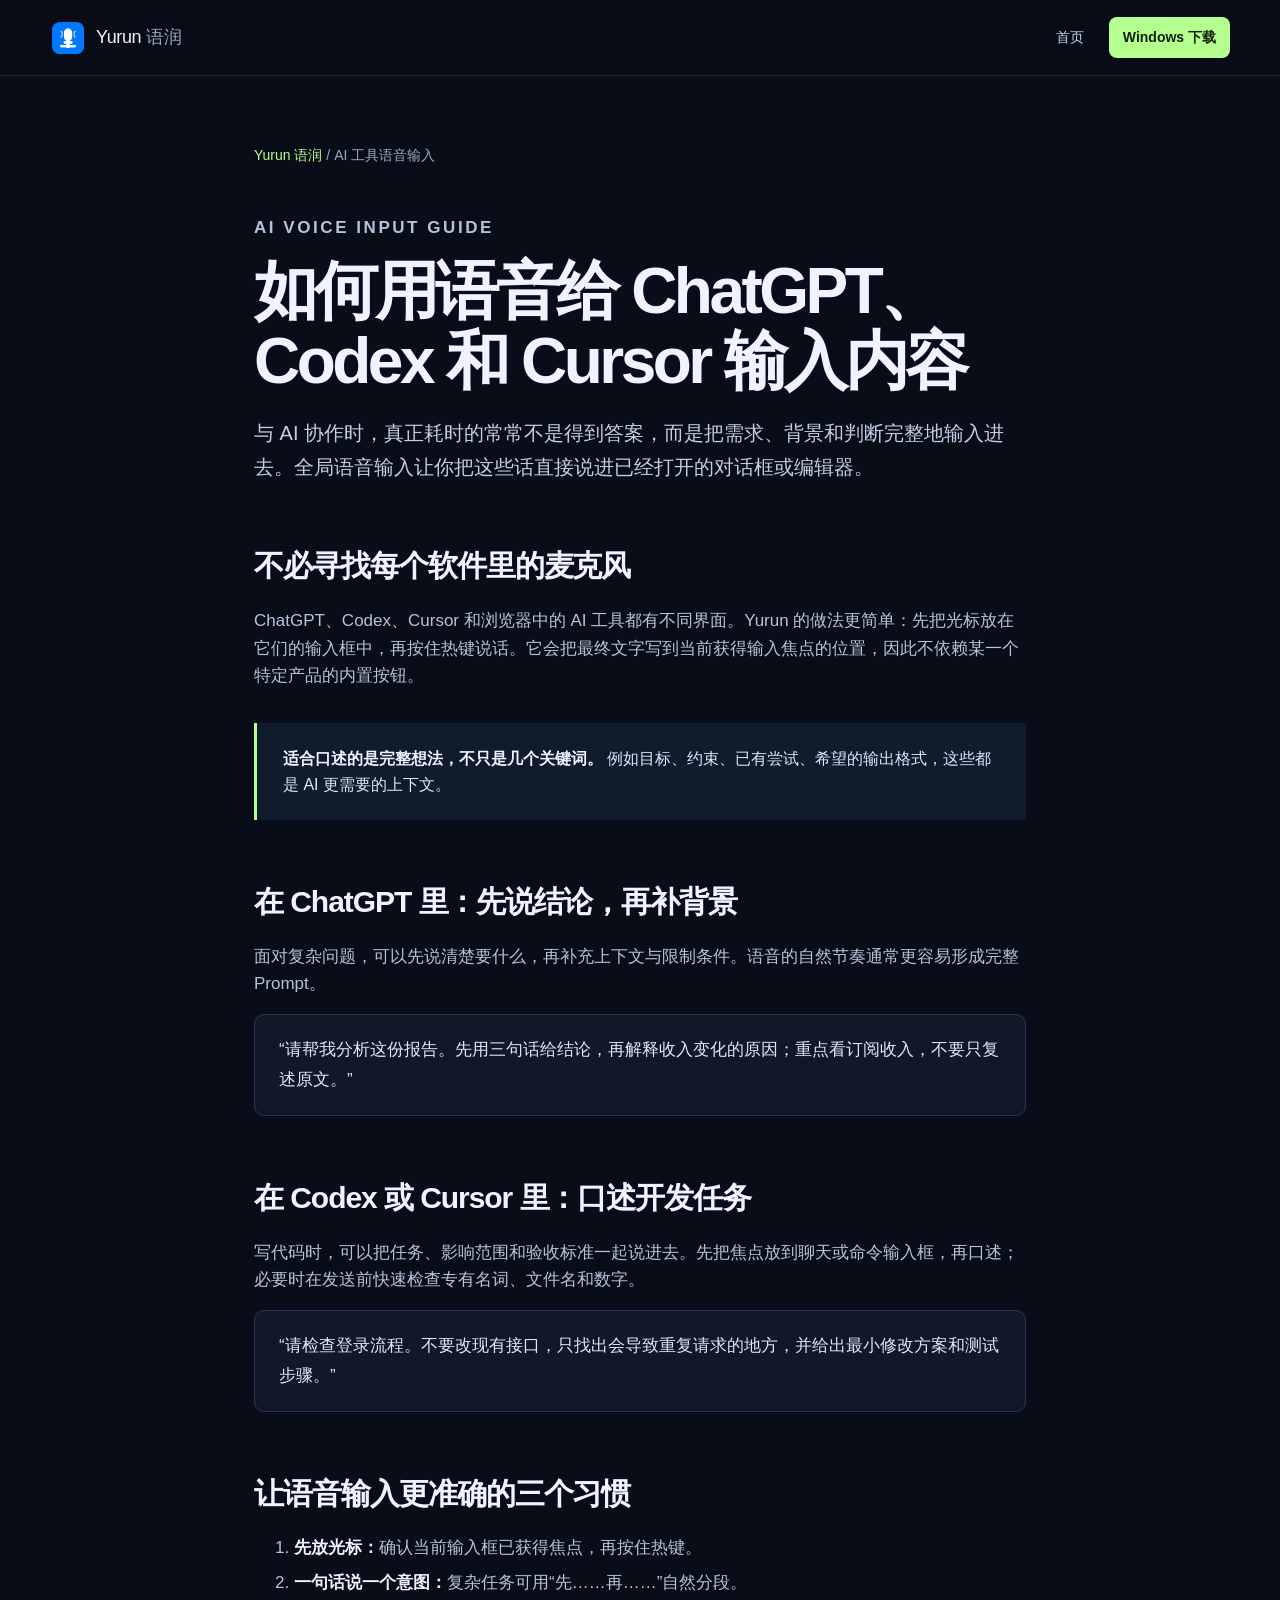
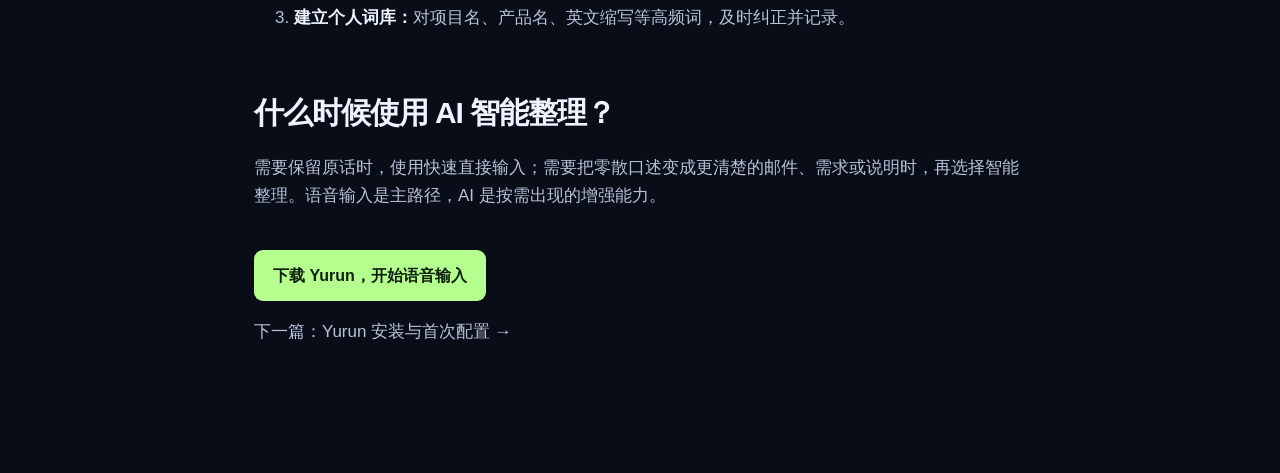
==== website/chatgpt-codex-cursor-voice-input.html @ 310dca7b "docs: add search-friendly product guides" ====
<!doctype html>
<html lang="zh-Hans">
  <head>
    <meta charset="utf-8">
    <meta name="viewport" content="width=device-width, initial-scale=1">
    <meta name="theme-color" content="#0b1020">
    <title>ChatGPT、Codex、Cursor 语音输入指南 | Yurun 语润</title>
    <meta name="description" content="如何在 ChatGPT、Codex、Cursor 等 AI 工具中使用 Windows 全局语音输入：直接口述 Prompt、需求与上下文，让想法更快进入对话框。">
    <link rel="canonical" href="https://johnwish1590.github.io/Yurun/chatgpt-codex-cursor-voice-input.html">
    <link rel="icon" href="assets/icon.png" type="image/png">
    <meta property="og:type" content="article"><meta property="og:site_name" content="Yurun 语润"><meta property="og:title" content="ChatGPT、Codex、Cursor 语音输入指南"><meta property="og:description" content="把 Prompt、需求与上下文直接说进 AI 对话框。"><meta property="og:url" content="https://johnwish1590.github.io/Yurun/chatgpt-codex-cursor-voice-input.html"><meta property="og:image" content="https://johnwish1590.github.io/Yurun/assets/icon.png">
    <link rel="stylesheet" href="styles.css">
    <style>.guide{max-width:820px;margin:0 auto;padding:68px 24px 110px}.guide nav{font-size:14px;color:#9ba8c3;display:block;margin-bottom:48px}.guide nav a{color:#b4ff8d}.guide h1{font-size:clamp(40px,6vw,64px);line-height:1.1;letter-spacing:-.055em;margin:0 0 20px}.guide .intro{font-size:20px;color:#c3cee4;line-height:1.7}.guide h2{font-size:30px;letter-spacing:-.035em;margin:58px 0 14px}.guide h3{font-size:20px;margin:27px 0 8px}.guide p,.guide li{color:#b7c3d9;font-size:17px}.guide li{margin:8px 0}.guide strong{color:#edf3ff}.guide .callout{margin:34px 0;padding:23px 26px;border-left:3px solid #b4ff8d;background:#111b2e;color:#dce7fb}.guide .example{padding:20px 24px;background:#111827;border:1px solid #263657;border-radius:10px;color:#dfe7f8;white-space:pre-line;line-height:1.75}.guide .cta-guide{display:inline-flex;margin-top:24px;padding:13px 19px;border-radius:9px;background:#b4ff8d;color:#10200d;font-weight:700}</style>
  </head>
  <body>
    <header class="site-header"><a class="brand" href="index.html"><img src="assets/icon.png" width="36" height="36" alt=""><span>Yurun <b>语润</b></span></a><nav><a href="index.html">首页</a><a class="nav-download" href="https://github.com/JohnWish1590/Yurun/releases/latest">Windows 下载</a></nav></header>
    <main class="guide">
      <nav aria-label="面包屑"><a href="index.html">Yurun 语润</a> / AI 工具语音输入</nav>
      <p class="eyebrow">AI VOICE INPUT GUIDE</p>
      <h1>如何用语音给 ChatGPT、Codex 和 Cursor 输入内容</h1>
      <p class="intro">与 AI 协作时，真正耗时的常常不是得到答案，而是把需求、背景和判断完整地输入进去。全局语音输入让你把这些话直接说进已经打开的对话框或编辑器。</p>
      <h2>不必寻找每个软件里的麦克风</h2>
      <p>ChatGPT、Codex、Cursor 和浏览器中的 AI 工具都有不同界面。Yurun 的做法更简单：先把光标放在它们的输入框中，再按住热键说话。它会把最终文字写到当前获得输入焦点的位置，因此不依赖某一个特定产品的内置按钮。</p>
      <div class="callout"><strong>适合口述的是完整想法，不只是几个关键词。</strong> 例如目标、约束、已有尝试、希望的输出格式，这些都是 AI 更需要的上下文。</div>
      <h2>在 ChatGPT 里：先说结论，再补背景</h2>
      <p>面对复杂问题，可以先说清楚要什么，再补充上下文与限制条件。语音的自然节奏通常更容易形成完整 Prompt。</p>
      <p class="example">“请帮我分析这份报告。先用三句话给结论，再解释收入变化的原因；重点看订阅收入，不要只复述原文。”</p>
      <h2>在 Codex 或 Cursor 里：口述开发任务</h2>
      <p>写代码时，可以把任务、影响范围和验收标准一起说进去。先把焦点放到聊天或命令输入框，再口述；必要时在发送前快速检查专有名词、文件名和数字。</p>
      <p class="example">“请检查登录流程。不要改现有接口，只找出会导致重复请求的地方，并给出最小修改方案和测试步骤。”</p>
      <h2>让语音输入更准确的三个习惯</h2>
      <ol><li><strong>先放光标：</strong>确认当前输入框已获得焦点，再按住热键。</li><li><strong>一句话说一个意图：</strong>复杂任务可用“先……再……”自然分段。</li><li><strong>建立个人词库：</strong>对项目名、产品名、英文缩写等高频词，及时纠正并记录。</li></ol>
      <h2>什么时候使用 AI 智能整理？</h2>
      <p>需要保留原话时，使用快速直接输入；需要把零散口述变成更清楚的邮件、需求或说明时，再选择智能整理。语音输入是主路径，AI 是按需出现的增强能力。</p>
      <a class="cta-guide" href="https://github.com/JohnWish1590/Yurun/releases/latest">下载 Yurun，开始语音输入</a>
      <p><a href="yurun-windows-setup.html">下一篇：Yurun 安装与首次配置 →</a></p>
    </main>
  </body>
</html>
---- website/styles.css ----
:root{--ink:#eef3ff;--muted:#9ba8c3;--line:rgba(184,202,255,.15);--bg:#090d18;--surface:#111827;--lime:#b4ff8d;--blue:#82aaff}*{box-sizing:border-box}html{scroll-behavior:smooth}body{margin:0;background:var(--bg);color:var(--ink);font-family:"Segoe UI","Microsoft YaHei",sans-serif;line-height:1.6}a{color:inherit;text-decoration:none}.site-header,main>section,footer{padding-left:max(24px,calc((100vw - 1180px)/2));padding-right:max(24px,calc((100vw - 1180px)/2))}.site-header{height:76px;display:flex;align-items:center;justify-content:space-between;border-bottom:1px solid var(--line);background:rgba(9,13,24,.85);backdrop-filter:blur(14px);position:sticky;z-index:5;top:0}.brand{display:inline-flex;align-items:center;gap:10px;font-size:18px;letter-spacing:-.02em}.brand img{border-radius:9px}.brand b{font-weight:500;color:var(--muted)}nav{display:flex;align-items:center;gap:25px;font-size:14px;color:#c8d3ec}nav a:not(.nav-download):hover,footer a:hover{color:var(--lime)}.nav-download{padding:9px 14px;background:var(--lime);color:#10200d;border-radius:8px;font-weight:700}.hero{min-height:630px;display:grid;grid-template-columns:1.05fr .95fr;gap:40px;align-items:center;overflow:hidden;background:radial-gradient(circle at 78% 42%,rgba(68,103,191,.2),transparent 33%)}.hero-copy{max-width:640px}.eyebrow{color:var(--lime);font-size:12px;letter-spacing:.15em;font-weight:700;margin:0 0 14px}.hero h1,.section h2,.english h2,.cta h2{margin:0;letter-spacing:-.055em;line-height:1.08}.hero h1{font-size:clamp(46px,6vw,76px)}.hero h1 span{color:#bfcbe2;font-size:.59em;font-weight:500}.tagline{font-size:clamp(26px,3vw,37px);letter-spacing:-.04em;margin:27px 0 10px;font-weight:650}.lede{color:var(--muted);font-size:17px;max-width:570px;margin:0}.hero-actions{display:flex;gap:12px;margin-top:32px;flex-wrap:wrap}.button{display:inline-flex;gap:14px;align-items:center;justify-content:center;border-radius:9px;padding:13px 19px;font-weight:700;font-size:15px;transition:transform .2s}.button:hover{transform:translateY(-2px)}.button-primary{background:var(--lime);color:#13200e}.button-secondary{border:1px solid var(--line);color:#dce5f8}.fine-print{font-size:12px;color:#73819e;margin-top:14px}.hero-visual{height:420px;position:relative;display:grid;place-items:center}.aurora{position:absolute;width:360px;height:360px;border-radius:50%;background:radial-gradient(circle,rgba(120,165,255,.3),rgba(92,255,175,.08) 35%,transparent 68%);filter:blur(4px)}.voice-card,.input-card{position:relative;border:1px solid rgba(193,211,255,.18);background:rgba(20,29,51,.9);box-shadow:0 25px 70px rgba(0,0,0,.42);backdrop-filter:blur(18px)}.voice-card{width:min(400px,90%);border-radius:18px;padding:20px 24px;transform:rotate(-4deg)}.card-top{display:flex;gap:8px;align-items:center;font-size:13px;color:#d5ddf1}.record-dot{height:8px;width:8px;border-radius:50%;background:#ff7171;box-shadow:0 0 0 5px rgba(255,113,113,.14)}.hotkey{margin-left:auto;border:1px solid #596685;border-radius:4px;padding:0 5px}.wave,.mini-wave{height:52px;display:flex;align-items:center;justify-content:center;gap:5px;margin:11px 0}.wave i,.mini-wave i{display:block;width:4px;background:var(--lime);border-radius:8px;animation:pulse 1.1s infinite alternate}.wave i:nth-child(2n){height:38px;animation-delay:.2s}.wave i:nth-child(3n){height:52px;animation-delay:.45s}.wave i:nth-child(4n){height:25px;animation-delay:.65s}.wave i{height:16px}.voice-card p{margin:4px 0 0;font-size:18px;line-height:1.5}.input-card{position:absolute;right:0;bottom:40px;width:76%;padding:14px 17px;border-radius:11px;font-size:14px;color:#e4eafa;transform:rotate(2deg)}.input-label{display:block;color:var(--muted);font-size:11px;margin-bottom:4px}.cursor{display:inline-block;height:15px;border-left:2px solid var(--lime);margin-left:3px;vertical-align:-3px;animation:blink .8s infinite}.principle{background:#d9ffcf;color:#11200f;padding-top:28px;padding-bottom:28px;text-align:center;font-size:18px}.principle p{max-width:870px;margin:0 auto}.section{padding-top:120px;padding-bottom:120px}.section-heading{max-width:650px}.section h2,.english h2,.cta h2{font-size:clamp(34px,4vw,54px)}.section-heading>p:last-child{color:var(--muted);font-size:17px;margin:18px 0 0}.steps{border-bottom:1px solid var(--line)}.steps ol{padding:50px 0 0;margin:0;display:grid;grid-template-columns:repeat(3,1fr);gap:38px;list-style:none}.steps li{padding-right:25px;border-right:1px solid var(--line)}.steps li:last-child{border:0}.steps li>span{font-family:Georgia,serif;font-size:44px;color:#5c6e95}.steps h3,.scene-grid h3,.mode-list h3{margin:8px 0;font-size:20px;letter-spacing:-.02em}.steps li p,.scene-grid p,.mode-list p{margin:0;color:var(--muted);font-size:15px}.scenes{background:#0c1221}.scene-grid{display:grid;grid-template-columns:repeat(4,1fr);gap:15px;margin-top:48px}.scene-grid article{border:1px solid var(--line);border-radius:14px;padding:25px;min-height:215px;background:linear-gradient(140deg,rgba(53,72,117,.26),rgba(9,13,24,.1))}.scene-icon{color:var(--lime);font-size:24px}.showcase{overflow:hidden}.showcase-frame{height:480px;position:relative;margin-top:48px;border-radius:18px;border:1px solid var(--line);background:radial-gradient(circle at 80% 15%,rgba(131,171,255,.2),transparent 30%),#0e1628;display:flex;align-items:center;justify-content:center}.demo-window{height:310px;width:min(650px,82%);border:1px solid #405172;border-radius:12px;background:#131d32;box-shadow:0 30px 55px #04071080;overflow:hidden}.window-bar{height:36px;background:#1e2940;border-bottom:1px solid #394762;color:#93a3c2;font-size:12px;display:flex;align-items:center;gap:6px;padding:0 13px}.window-bar span{width:8px;height:8px;background:#56637c;border-radius:50%}.window-bar b{font-weight:500;margin-left:8px}.chat-bubble{margin:30px 23px;width:55%;padding:13px 15px;background:#273759;border-radius:3px 12px 12px 12px;font-size:14px}.demo-composer{position:absolute;bottom:50px;left:calc(50% - min(325px,41%));width:min(600px,74%);border:1px solid #53688d;border-radius:9px;background:#0e172a;color:#dce5f8;padding:13px 15px;font-size:14px}.demo-composer i{float:right;width:10px;height:10px;margin:5px;background:var(--lime);border-radius:50%}.floating-transcript{position:absolute;right:7%;top:33%;width:270px;border:1px solid rgba(180,255,141,.45);border-radius:12px;padding:17px;background:rgba(18,36,34,.95);box-shadow:0 18px 42px #0008;transform:rotate(3deg)}.floating-transcript small{font-weight:700;color:var(--lime);letter-spacing:.1em;font-size:10px}.floating-transcript p{font-size:14px;line-height:1.5;margin:9px 0}.mini-wave{justify-content:flex-start;height:17px;margin:0}.mini-wave i{width:3px;height:8px}.media-note{position:absolute;left:18px;bottom:12px;font-size:11px;color:#8191b0;margin:0}.caption{color:var(--muted);font-size:13px;margin:16px 0 0}.modes{display:grid;grid-template-columns:.9fr 1.1fr;gap:80px;border-top:1px solid var(--line);background:linear-gradient(110deg,#101827,#090d18)}.mode-list{border-top:1px solid var(--line)}.mode-list article{padding:18px 0;border-bottom:1px solid var(--line)}.mode-list h3{font-size:19px}.english{padding-top:92px;padding-bottom:92px;background:#b4ff8d;color:#10200d}.english h2{max-width:680px}.english>p:not(.eyebrow){max-width:600px;font-size:17px;margin:17px 0 23px}.english .eyebrow{color:#315b28}.english a{font-weight:800;border-bottom:2px solid #315b28;padding-bottom:2px}.cta{text-align:center;padding-top:120px;padding-bottom:125px;background:radial-gradient(circle at center,rgba(112,147,255,.18),transparent 40%)}.cta p:not(.eyebrow){color:var(--muted);font-size:17px}.cta .button{margin-top:16px}footer{padding-top:32px;padding-bottom:32px;border-top:1px solid var(--line);display:flex;align-items:center;gap:26px;color:#94a1bc;font-size:13px}footer>div{display:flex;gap:19px}footer p{margin:0 0 0 auto}@keyframes pulse{to{transform:scaleY(.35);opacity:.5}}@keyframes blink{50%{opacity:0}}@media(max-width:800px){.site-header{height:65px}.site-header nav a:not(.nav-download){display:none}.hero{grid-template-columns:1fr;padding-top:72px;padding-bottom:55px;min-height:auto}.hero-visual{height:335px}.steps ol,.scene-grid,.modes{grid-template-columns:1fr}.steps li{border-right:0;border-bottom:1px solid var(--line);padding:0 0 24px}.steps li:last-child{border:0}.section{padding-top:76px;padding-bottom:76px}.scene-grid{margin-top:33px}.showcase-frame{height:380px}.floating-transcript{right:3%;top:21%;width:210px}.demo-composer{bottom:42px}.modes{gap:38px}.english{padding-top:70px;padding-bottom:70px}footer{flex-wrap:wrap}footer p{margin-left:0;width:100%}}@media(max-width:500px){.hero h1{font-size:45px}.hero-visual{margin:0 -10px}.voice-card{padding:16px}.input-card{bottom:17px}.showcase-frame{height:330px}.demo-window{height:240px}.floating-transcript{top:19%;right:2%;width:180px;padding:12px}.floating-transcript p{font-size:12px}.demo-composer{left:9%;width:82%;bottom:34px;font-size:12px}.chat-bubble{margin:20px 14px;font-size:12px}footer>div{width:100%;flex-wrap:wrap}}
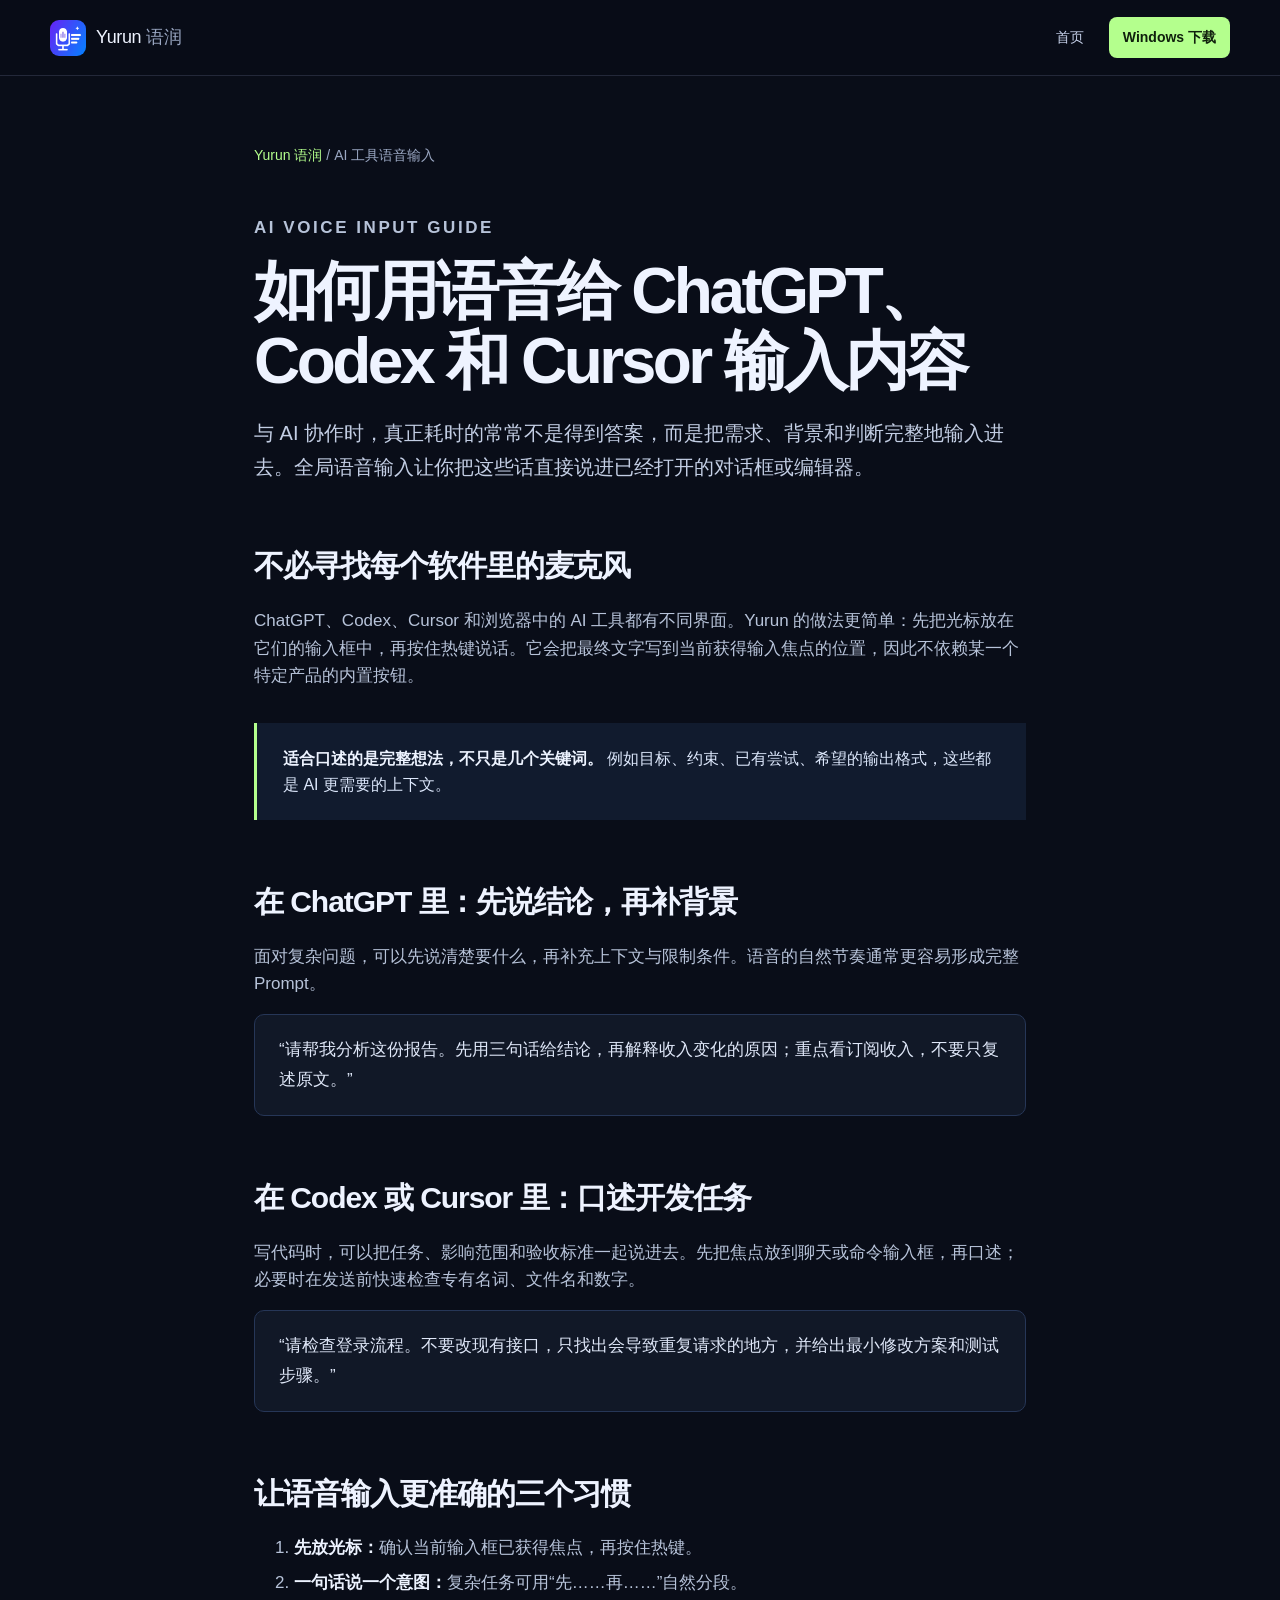
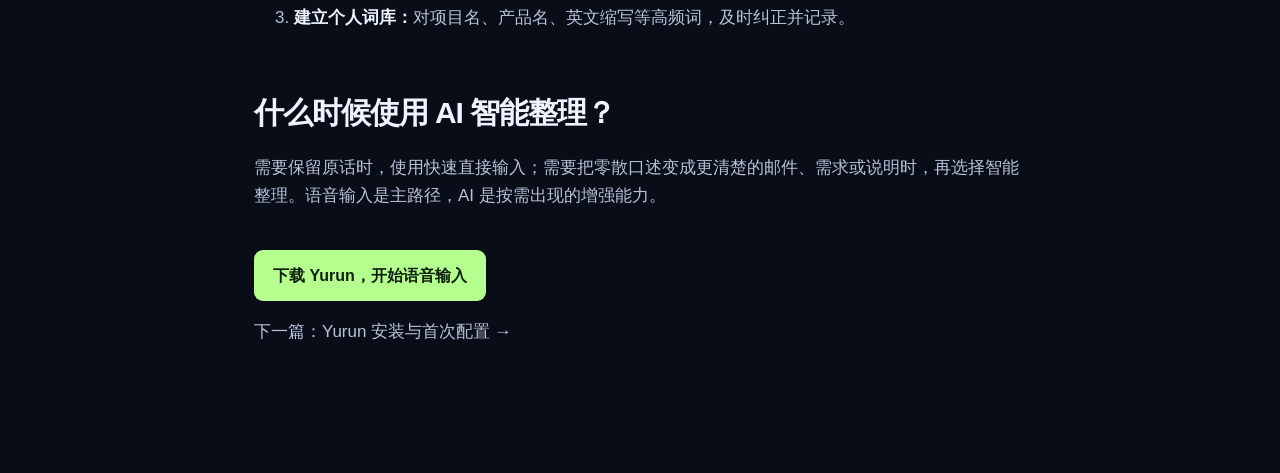
==== commit 2e9ff6ba: "fix: bust website icon cache" ====
--- a/website/chatgpt-codex-cursor-voice-input.html
+++ b/website/chatgpt-codex-cursor-voice-input.html
@@ -7,13 +7,13 @@
     <title>ChatGPT、Codex、Cursor 语音输入指南 | Yurun 语润</title>
     <meta name="description" content="如何在 ChatGPT、Codex、Cursor 等 AI 工具中使用 Windows 全局语音输入：直接口述 Prompt、需求与上下文，让想法更快进入对话框。">
     <link rel="canonical" href="https://johnwish1590.github.io/Yurun/chatgpt-codex-cursor-voice-input.html">
-    <link rel="icon" href="assets/icon.png" type="image/png">
-    <meta property="og:type" content="article"><meta property="og:site_name" content="Yurun 语润"><meta property="og:title" content="ChatGPT、Codex、Cursor 语音输入指南"><meta property="og:description" content="把 Prompt、需求与上下文直接说进 AI 对话框。"><meta property="og:url" content="https://johnwish1590.github.io/Yurun/chatgpt-codex-cursor-voice-input.html"><meta property="og:image" content="https://johnwish1590.github.io/Yurun/assets/icon.png">
+    <link rel="icon" href="assets/icon.png?v=20260830" type="image/png">
+    <meta property="og:type" content="article"><meta property="og:site_name" content="Yurun 语润"><meta property="og:title" content="ChatGPT、Codex、Cursor 语音输入指南"><meta property="og:description" content="把 Prompt、需求与上下文直接说进 AI 对话框。"><meta property="og:url" content="https://johnwish1590.github.io/Yurun/chatgpt-codex-cursor-voice-input.html"><meta property="og:image" content="https://johnwish1590.github.io/Yurun/assets/icon.png?v=20260830">
     <link rel="stylesheet" href="styles.css">
     <style>.guide{max-width:820px;margin:0 auto;padding:68px 24px 110px}.guide nav{font-size:14px;color:#9ba8c3;display:block;margin-bottom:48px}.guide nav a{color:#b4ff8d}.guide h1{font-size:clamp(40px,6vw,64px);line-height:1.1;letter-spacing:-.055em;margin:0 0 20px}.guide .intro{font-size:20px;color:#c3cee4;line-height:1.7}.guide h2{font-size:30px;letter-spacing:-.035em;margin:58px 0 14px}.guide h3{font-size:20px;margin:27px 0 8px}.guide p,.guide li{color:#b7c3d9;font-size:17px}.guide li{margin:8px 0}.guide strong{color:#edf3ff}.guide .callout{margin:34px 0;padding:23px 26px;border-left:3px solid #b4ff8d;background:#111b2e;color:#dce7fb}.guide .example{padding:20px 24px;background:#111827;border:1px solid #263657;border-radius:10px;color:#dfe7f8;white-space:pre-line;line-height:1.75}.guide .cta-guide{display:inline-flex;margin-top:24px;padding:13px 19px;border-radius:9px;background:#b4ff8d;color:#10200d;font-weight:700}</style>
   </head>
   <body>
-    <header class="site-header"><a class="brand" href="index.html"><img src="assets/icon.png" width="36" height="36" alt=""><span>Yurun <b>语润</b></span></a><nav><a href="index.html">首页</a><a class="nav-download" href="https://github.com/JohnWish1590/Yurun/releases/latest">Windows 下载</a></nav></header>
+    <header class="site-header"><a class="brand" href="index.html"><img src="assets/icon.png?v=20260830" width="36" height="36" alt=""><span>Yurun <b>语润</b></span></a><nav><a href="index.html">首页</a><a class="nav-download" href="https://github.com/JohnWish1590/Yurun/releases/latest">Windows 下载</a></nav></header>
     <main class="guide">
       <nav aria-label="面包屑"><a href="index.html">Yurun 语润</a> / AI 工具语音输入</nav>
       <p class="eyebrow">AI VOICE INPUT GUIDE</p>
